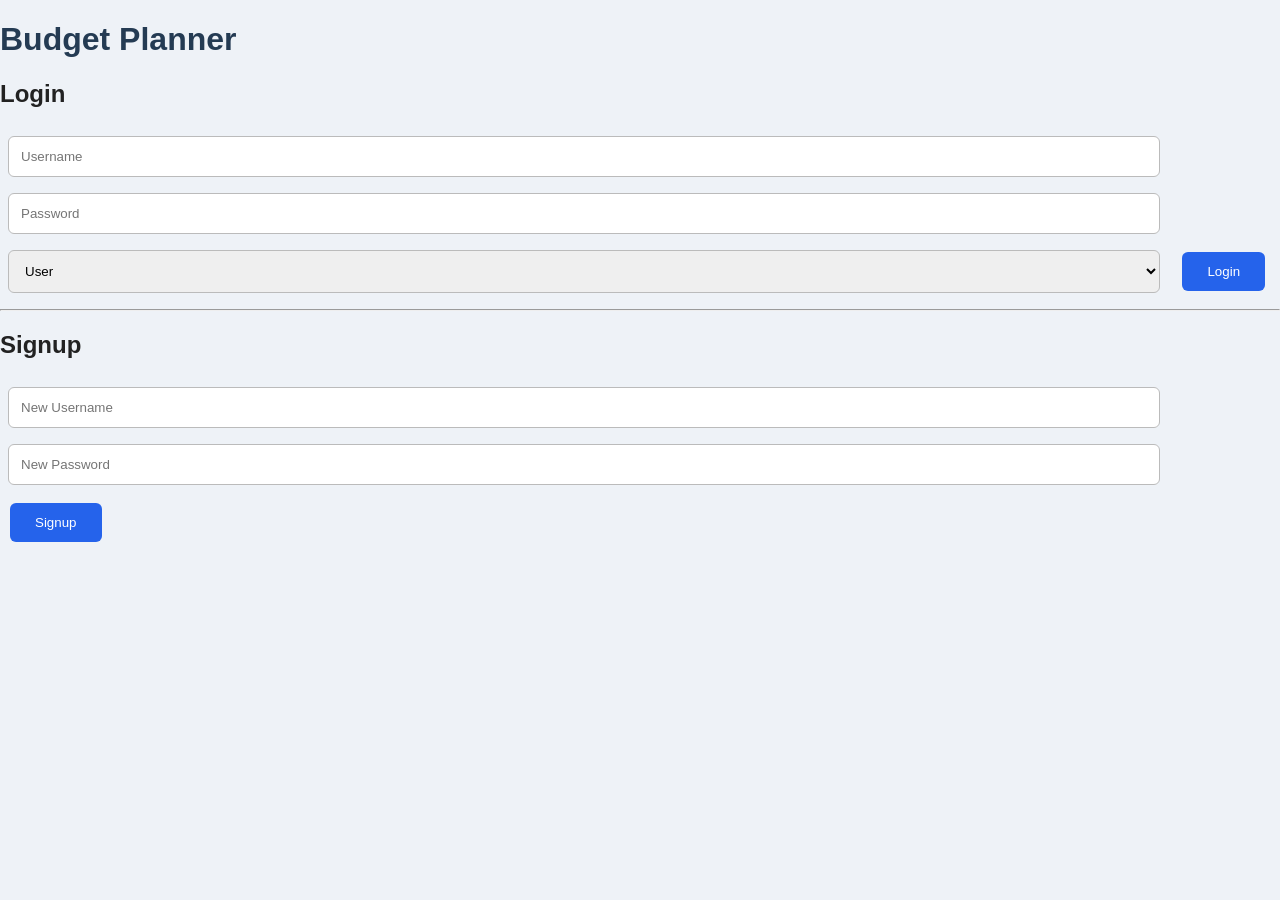
==== index.html @ 376e3354 "first commit" ====
<!DOCTYPE html>
<html>
<head>
    <title>Budget Planner</title>
    <link rel="stylesheet" href="style.css">
</head>

<body>

<div class="box">
    <h1>Budget Planner</h1>

    <h2>Login</h2>

    <input id="username" placeholder="Username">
    <input id="password" type="password" placeholder="Password">

    <select id="role">
        <option value="user">User</option>
        <option value="admin">Admin</option>
    </select>

    <button onclick="login()">Login</button>

    <hr>

    <h2>Signup</h2>

    <input id="newUser" placeholder="New Username">
    <input id="newPass" type="password" placeholder="New Password">

    <button onclick="signup()">Signup</button>
</div>

<script src="script.js"></script>

</body>
</html>
---- style.css ----
* {
    box-sizing: border-box;
}

body {
    margin: 0;
    font-family: Arial, sans-serif;
    background: #eef2f7;
    color: #222;
}

.container {
    width: 90%;
    max-width: 800px;
    margin: 40px auto;
    text-align: center;
}

h1 {
    color: #243b53;
}

.card {
    background: white;
    padding: 25px;
    margin: 20px 0;
    border-radius: 12px;
    box-shadow: 0 3px 10px #ccc;
}

input, select {
    width: 90%;
    padding: 12px;
    margin: 8px;
    border: 1px solid #bbb;
    border-radius: 6px;
}

button {
    padding: 12px 25px;
    margin: 10px;
    border: none;
    border-radius: 6px;
    background: #2563eb;
    color: white;
    cursor: pointer;
}

button:hover {
    background: #1d4ed8;
}

.logout {
    background: #dc2626;
}
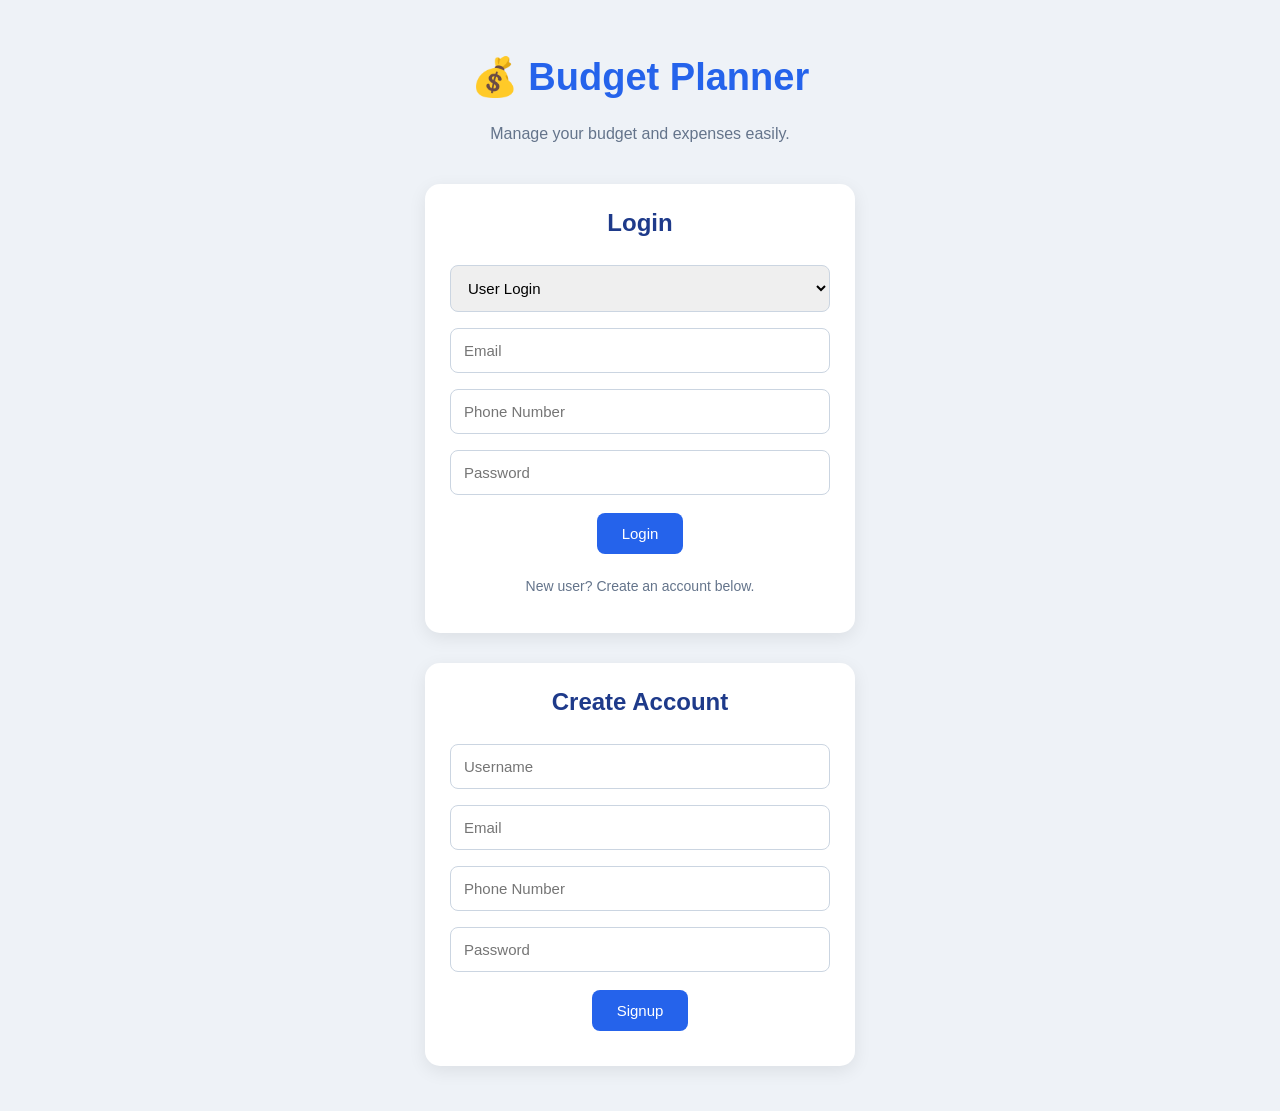
==== commit 45a9204d: "Updated Budget Planner UI" ====
--- a/index.html
+++ b/index.html
@@ -1,35 +1,91 @@
 <!DOCTYPE html>
 <html>
 <head>
-    <title>Budget Planner</title>
+    <title>Budget Planner - Login</title>
     <link rel="stylesheet" href="style.css">
 </head>
 
 <body>
 
-<div class="box">
-    <h1>Budget Planner</h1>
+<div class="login-page">
 
-    <h2>Login</h2>
+    <div class="welcome">
+        <h1>💰 Budget Planner</h1>
+        <p>Manage your budget and expenses easily.</p>
+    </div>
 
-    <input id="username" placeholder="Username">
-    <input id="password" type="password" placeholder="Password">
+    <!-- LOGIN CARD -->
+    <div class="card">
 
-    <select id="role">
-        <option value="user">User</option>
-        <option value="admin">Admin</option>
-    </select>
+        <h2>Login</h2>
 
-    <button onclick="login()">Login</button>
+        <select id="role" onchange="changeRole()">
+            <option value="user">User Login</option>
+            <option value="admin">Admin Login</option>
+        </select>
 
-    <hr>
+        <!-- USER LOGIN -->
+        <div id="userLogin">
 
-    <h2>Signup</h2>
+            <input type="email"
+                   id="email"
+                   placeholder="Email">
 
-    <input id="newUser" placeholder="New Username">
-    <input id="newPass" type="password" placeholder="New Password">
+            <input type="tel"
+                   id="phone"
+                   placeholder="Phone Number">
 
-    <button onclick="signup()">Signup</button>
+            <input type="password"
+                   id="password"
+                   placeholder="Password">
+
+        </div>
+
+        <!-- ADMIN LOGIN -->
+        <div id="adminLogin" style="display:none;">
+
+            <input id="adminUsername"
+                   placeholder="Admin Username">
+
+            <input type="password"
+                   id="adminPassword"
+                   placeholder="Admin Password">
+
+        </div>
+
+        <button onclick="login()">Login</button>
+
+        <p class="small">
+            New user? Create an account below.
+        </p>
+
+    </div>
+
+
+    <!-- SIGNUP CARD -->
+    <div class="card">
+
+        <h2>Create Account</h2>
+
+        <input id="newUser"
+               placeholder="Username">
+
+        <input type="email"
+               id="newEmail"
+               placeholder="Email">
+
+        <input type="tel"
+               id="newPhone"
+               placeholder="Phone Number">
+
+        <input type="password"
+               id="newPass"
+               placeholder="Password">
+
+        <button onclick="signup()">Signup</button>
+
+    </div>
+
 </div>
 
 <script src="script.js"></script>
--- a/style.css
+++ b/style.css
@@ -6,43 +6,95 @@
     margin: 0;
     font-family: Arial, sans-serif;
     background: #eef2f7;
-    color: #222;
-}
-
-.container {
-    width: 90%;
-    max-width: 800px;
-    margin: 40px auto;
+    color: #1e293b;
+}
+
+
+/* LOGIN PAGE */
+
+.login-page {
+    min-height: 100vh;
+    display: flex;
+    flex-direction: column;
+    align-items: center;
+    justify-content: center;
+    padding: 30px;
+}
+
+.welcome {
     text-align: center;
-}
-
-h1 {
-    color: #243b53;
-}
+    margin-bottom: 10px;
+}
+
+.welcome h1 {
+    color: #2563eb;
+    font-size: 38px;
+}
+
+.welcome p {
+    color: #64748b;
+}
+
+
+/* CARDS */
 
 .card {
     background: white;
     padding: 25px;
-    margin: 20px 0;
-    border-radius: 12px;
-    box-shadow: 0 3px 10px #ccc;
-}
-
-input, select {
-    width: 90%;
-    padding: 12px;
-    margin: 8px;
-    border: 1px solid #bbb;
-    border-radius: 6px;
-}
+    margin: 15px;
+    border-radius: 15px;
+    box-shadow: 0 5px 18px rgba(0,0,0,0.08);
+}
+
+.login-page .card {
+    width: 100%;
+    max-width: 430px;
+
+    display: flex;
+    flex-direction: column;
+    align-items: center;
+}
+
+.card h2 {
+    margin-top: 0;
+    color: #1e3a8a;
+}
+
+
+/* INPUTS */
+
+input,
+select {
+    width: 100%;
+    padding: 13px;
+    margin: 8px 0;
+
+    border: 1px solid #cbd5e1;
+    border-radius: 8px;
+
+    font-size: 15px;
+}
+
+input:focus,
+select:focus {
+    outline: none;
+    border-color: #2563eb;
+}
+
+
+/* BUTTON */
 
 button {
     padding: 12px 25px;
-    margin: 10px;
+    margin: 10px 0;
+
     border: none;
-    border-radius: 6px;
+    border-radius: 8px;
+
     background: #2563eb;
     color: white;
+
+    font-size: 15px;
     cursor: pointer;
 }
 
@@ -52,4 +104,129 @@
 
 .logout {
     background: #dc2626;
+}
+
+.logout:hover {
+    background: #b91c1c;
+}
+
+
+/* SMALL TEXT */
+
+.small {
+    color: #64748b;
+    font-size: 14px;
+}
+
+
+/* DASHBOARD */
+
+.dashboard {
+    width: 90%;
+    max-width: 1100px;
+    margin: 30px auto;
+}
+
+
+/* HEADER - FLEXBOX */
+
+header {
+    display: flex;
+    justify-content: space-between;
+    align-items: center;
+
+    background: white;
+    padding: 20px 25px;
+
+    border-radius: 15px;
+
+    box-shadow: 0 5px 18px rgba(0,0,0,0.08);
+}
+
+header h1 {
+    margin: 0;
+    color: #2563eb;
+}
+
+header p {
+    margin-bottom: 0;
+    color: #64748b;
+}
+
+
+/* SUMMARY - GRID */
+
+.summary {
+    display: grid;
+
+    grid-template-columns:
+        repeat(3, 1fr);
+
+    gap: 20px;
+
+    margin: 25px 0;
+}
+
+.summary-card {
+    background: white;
+    padding: 25px;
+
+    border-radius: 15px;
+
+    text-align: center;
+
+    box-shadow: 0 5px 18px rgba(0,0,0,0.08);
+}
+
+.summary-card h3 {
+    color: #64748b;
+}
+
+.summary-card h2 {
+    color: #2563eb;
+}
+
+
+/* MAIN GRID */
+
+.main-grid {
+    display: grid;
+
+    grid-template-columns:
+        repeat(2, 1fr);
+
+    gap: 20px;
+}
+
+
+/* EXPENSE LIST */
+
+#list {
+    line-height: 2;
+
+    background: #f8fafc;
+
+    padding: 15px;
+
+    border-radius: 8px;
+}
+
+
+/* MOBILE */
+
+@media (max-width: 700px) {
+
+    .summary {
+        grid-template-columns: 1fr;
+    }
+
+    .main-grid {
+        grid-template-columns: 1fr;
+    }
+
+    header {
+        flex-direction: column;
+        text-align: center;
+    }
+
 }
